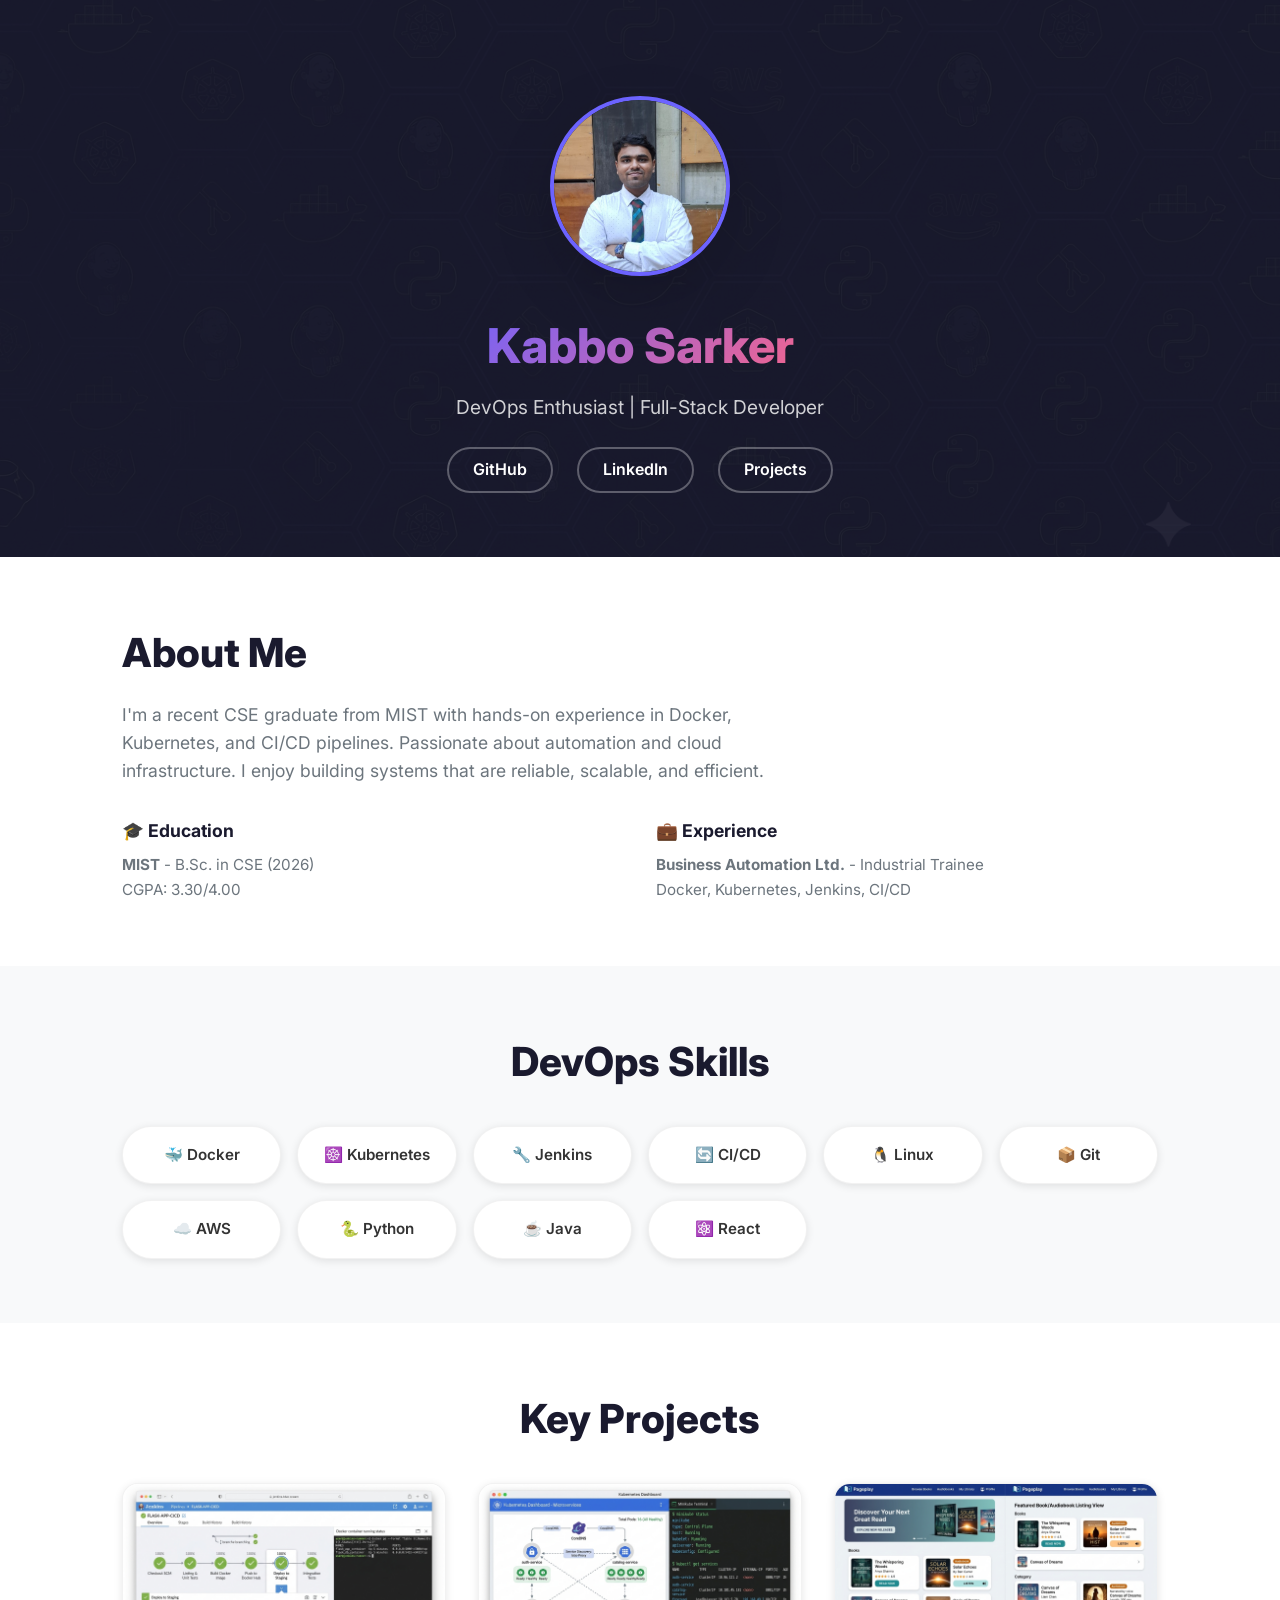
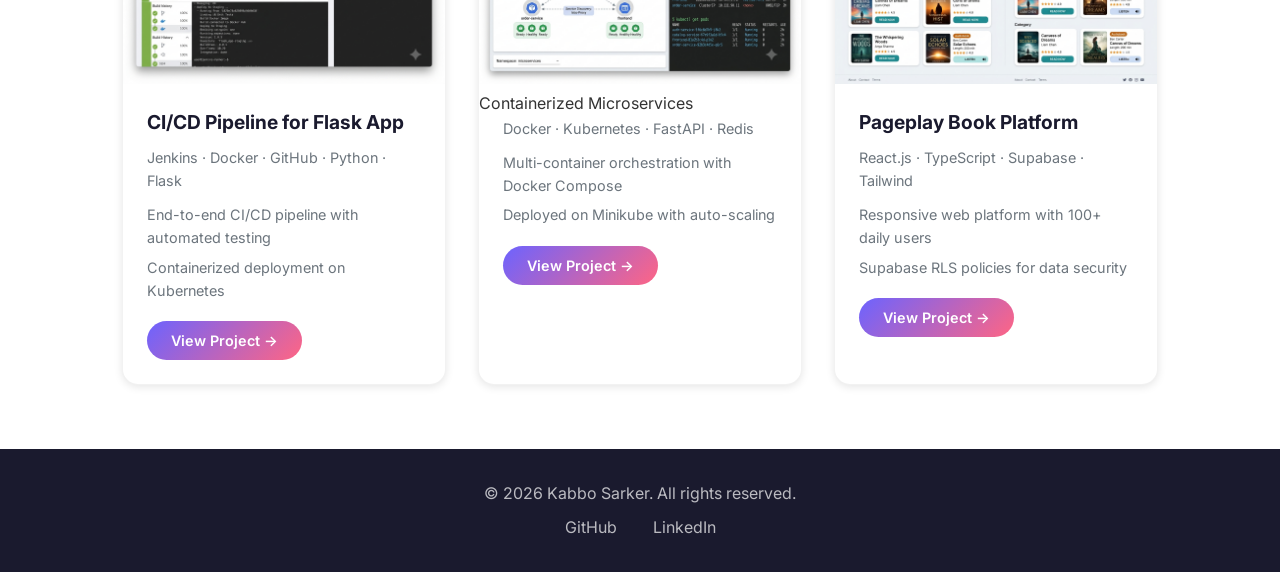
==== site2/src/index.html @ 313dec17 "Technical Assessment Task 1: Initial commit with project structure and configuration files." ====
<!DOCTYPE html>
<html lang="en">
<head>
    <meta charset="UTF-8" />
    <meta name="viewport" content="width=device-width, initial-scale=1.0"/>
    <title>Kabbo Sarker - DevOps Enthusiast</title>
    <meta name="description" content="Kabbo Sarker - DevOps Enthusiast, CSE Graduate, Docker, Kubernetes, CI/CD">
    
    <!-- Favicon -->
    <link rel="icon" type="image/png" href="assets/images/favicon.png">
    
    <!-- Styles -->
    <link rel="stylesheet" href="css/style.css">
    
    <!-- Google Fonts -->
    <link rel="preconnect" href="https://fonts.googleapis.com">
    <link href="https://fonts.googleapis.com/css2?family=Inter:wght@300;400;600;700;800&display=swap" rel="stylesheet">
</head>
<body>

    <!-- ===================== HEADER ===================== -->
    <header class="header" style="background-image: url('assets/images/tech-stack-bg.png');">
        <div class="header-overlay"></div>
        <div class="container header-content">
            <img src="assets/images/profile-pic.png" alt="Kabbo Sarker" class="profile-pic">
            <h1>Kabbo Sarker</h1>
            <p class="subtitle">DevOps Enthusiast | Full-Stack Developer</p>
            <div class="header-links">
                <a href="https://github.com/kupiMZS" target="_blank">GitHub</a>
                <a href="https://linkedin.com/in/kabbo-sarker-9a3aa6384" target="_blank">LinkedIn</a>
                <a href="#projects">Projects</a>
            </div>
        </div>
    </header>

    <!-- ===================== ABOUT SECTION ===================== -->
    <section class="about-section">
        <div class="container">
            <h2>About Me</h2>
            <p>
                I'm a recent CSE graduate from MIST with hands-on experience in 
                Docker, Kubernetes, and CI/CD pipelines. Passionate about automation 
                and cloud infrastructure. I enjoy building systems that are reliable, 
                scalable, and efficient.
            </p>
            <div class="about-grid">
                <div>
                    <h3>🎓 Education</h3>
                    <p><strong>MIST</strong> - B.Sc. in CSE (2026) <br> CGPA: 3.30/4.00</p>
                </div>
                <div>
                    <h3>💼 Experience</h3>
                    <p><strong>Business Automation Ltd.</strong> - Industrial Trainee <br> Docker, Kubernetes, Jenkins, CI/CD</p>
                </div>
            </div>
        </div>
    </section>

    <!-- ===================== SKILLS SECTION ===================== -->
    <section class="skills-section">
        <div class="container">
            <h2>DevOps Skills</h2>
            <div class="skill-grid">
                <div class="skill">🐳 Docker</div>
                <div class="skill">☸️ Kubernetes</div>
                <div class="skill">🔧 Jenkins</div>
                <div class="skill">🔄 CI/CD</div>
                <div class="skill">🐧 Linux</div>
                <div class="skill">📦 Git</div>
                <div class="skill">☁️ AWS</div>
                <div class="skill">🐍 Python</div>
                <div class="skill">☕ Java</div>
                <div class="skill">⚛️ React</div>
            </div>
        </div>
    </section>

    <!-- ===================== PROJECTS SECTION ===================== -->
    <section id="projects" class="projects-section">
        <div class="container">
            <h2>Key Projects</h2>
            <div class="projects-grid">
                <div class="project-card">
                    <img src="assets/images/project1.png" alt="CI/CD Pipeline">
                    <h3>CI/CD Pipeline for Flask App</h3>
                    <p>Jenkins · Docker · GitHub · Python · Flask</p>
                    <ul>
                        <li>End-to-end CI/CD pipeline with automated testing</li>
                        <li>Containerized deployment on Kubernetes</li>
                    </ul>
                    <a href="#" class="btn-project">View Project →</a>
                </div>
                <div class="project-card">
                    <img src="assets/images/project2.png" alt="Microservices">
                    <h3# DevOps Technical Assessment - TechAssTask

## 📋 Project Overview

This project demonstrates a containerized deployment of two static websites using:

- **Docker** - Containerizes each website
- **Docker Compose** - Manages multi-container setup
- **Nginx** - Acts as a reverse proxy
- **GitHub Actions** - Automates CI/CD pipeline
- **Linux** - Host server environment

## 🏗️ Architecture
>Containerized Microservices</h3>
                    <p>Docker · Kubernetes · FastAPI · Redis</p>
                    <ul>
                        <li>Multi-container orchestration with Docker Compose</li>
                        <li>Deployed on Minikube with auto-scaling</li>
                    </ul>
                    <a href="#" class="btn-project">View Project →</a>
                </div>
                <div class="project-card">
                    <img src="assets/images/project3.png" alt="Pageplay">
                    <h3>Pageplay Book Platform</h3>
                    <p>React.js · TypeScript · Supabase · Tailwind</p>
                    <ul>
                        <li>Responsive web platform with 100+ daily users</li>
                        <li>Supabase RLS policies for data security</li>
                    </ul>
                    <a href="#" class="btn-project">View Project →</a>
                </div>
            </div>
        </div>
    </section>

    <!-- ===================== FOOTER ===================== -->
    <footer class="footer">
        <div class="container">
            <p>&copy; 2026 Kabbo Sarker. All rights reserved.</p>
            <div class="social">
                <a href="https://github.com/kupiMZS" target="_blank">GitHub</a>
                <a href="https://linkedin.com/in/kabbo-sarker-9a3aa6384" target="_blank">LinkedIn</a>
            </div>
        </div>
    </footer>

    <script src="js/script.js"></script>
</body>
</html>
---- site2/src/css/style.css ----
/* ============================================
   CSS VARIABLES & RESET
   ============================================ */
:root {
    --primary: #6C63FF;
    --secondary: #FF6584;
    --dark: #1A1A2E;
    --dark-light: #16213E;
    --light: #F8F9FA;
    --gray: #6C757D;
    --text: #333;
    --gradient: linear-gradient(135deg, #6C63FF, #FF6584);
    --shadow-sm: 0 2px 8px rgba(0,0,0,0.1);
    --shadow-md: 0 8px 30px rgba(0,0,0,0.12);
    --shadow-lg: 0 20px 60px rgba(0,0,0,0.15);
    --radius: 16px;
    --transition: all 0.3s cubic-bezier(0.4, 0, 0.2, 1);
}

* {
    margin: 0;
    padding: 0;
    box-sizing: border-box;
}

html {
    scroll-behavior: smooth;
}

body {
    font-family: 'Inter', -apple-system, BlinkMacSystemFont, 'Segoe UI', Roboto, sans-serif;
    line-height: 1.6;
    color: var(--text);
    background: #f5f6fa;
}

.container {
    max-width: 1100px;
    margin: 0 auto;
    padding: 0 2rem;
}

/* ============================================
   HEADER
   ============================================ */
.header {
    background-size: cover;
    background-position: center;
    color: #fff;
    padding: 6rem 0 4rem;
    text-align: center;
    position: relative;
    min-height: 60vh;
    display: flex;
    align-items: center;
}

.header-overlay {
    position: absolute;
    top: 0;
    left: 0;
    right: 0;
    bottom: 0;
    background: rgba(26, 26, 46, 0.85);
    z-index: 1;
}

.header-content {
    position: relative;
    z-index: 2;
}

.profile-pic {
    width: 180px;
    height: 180px;
    border-radius: 50%;
    border: 4px solid var(--primary);
    margin-bottom: 1.5rem;
    object-fit: cover;
    box-shadow: var(--shadow-lg);
}

.header h1 {
    font-size: 3rem;
    font-weight: 800;
    margin-bottom: 0.5rem;
    background: var(--gradient);
    -webkit-background-clip: text;
    -webkit-text-fill-color: transparent;
}

.header .subtitle {
    font-size: 1.2rem;
    color: rgba(255,255,255,0.8);
    margin-bottom: 1.5rem;
}

.header-links {
    display: flex;
    justify-content: center;
    gap: 1.5rem;
}

.header-links a {
    color: #fff;
    text-decoration: none;
    font-weight: 600;
    padding: 0.5rem 1.5rem;
    border: 2px solid rgba(255,255,255,0.3);
    border-radius: 50px;
    transition: var(--transition);
}

.header-links a:hover {
    background: var(--primary);
    border-color: var(--primary);
    transform: translateY(-2px);
}

/* ============================================
   ABOUT SECTION
   ============================================ */
.about-section {
    padding: 4rem 0;
    background: #fff;
}

.about-section h2 {
    font-size: 2.5rem;
    font-weight: 800;
    margin-bottom: 1rem;
    color: var(--dark);
}

.about-section > .container > p {
    color: var(--gray);
    font-size: 1.1rem;
    max-width: 700px;
    margin-bottom: 2rem;
}

.about-grid {
    display: grid;
    grid-template-columns: 1fr 1fr;
    gap: 2rem;
}

.about-grid h3 {
    font-size: 1.1rem;
    color: var(--dark);
    margin-bottom: 0.5rem;
}

.about-grid p {
    color: var(--gray);
    font-size: 0.95rem;
}

/* ============================================
   SKILLS SECTION
   ============================================ */
.skills-section {
    padding: 4rem 0;
    background: var(--light);
}

.skills-section h2 {
    font-size: 2.5rem;
    font-weight: 800;
    margin-bottom: 2rem;
    color: var(--dark);
    text-align: center;
}

.skill-grid {
    display: grid;
    grid-template-columns: repeat(auto-fit, minmax(140px, 1fr));
    gap: 1rem;
}

.skill {
    background: #fff;
    padding: 1rem 1.5rem;
    text-align: center;
    border-radius: 50px;
    font-weight: 600;
    font-size: 0.95rem;
    box-shadow: var(--shadow-sm);
    transition: var(--transition);
    border: 1px solid rgba(0,0,0,0.05);
}

.skill:hover {
    transform: scale(1.05);
    box-shadow: var(--shadow-md);
    border-color: var(--primary);
}

/* ============================================
   PROJECTS SECTION
   ============================================ */
.projects-section {
    padding: 4rem 0;
    background: #fff;
}

.projects-section h2 {
    font-size: 2.5rem;
    font-weight: 800;
    margin-bottom: 2rem;
    color: var(--dark);
    text-align: center;
}

.projects-grid {
    display: grid;
    grid-template-columns: repeat(auto-fit, minmax(280px, 1fr));
    gap: 2rem;
}

.project-card {
    background: #fff;
    border-radius: var(--radius);
    box-shadow: var(--shadow-sm);
    overflow: hidden;
    transition: var(--transition);
    border: 1px solid rgba(0,0,0,0.05);
}

.project-card:hover {
    transform: translateY(-8px);
    box-shadow: var(--shadow-lg);
}

.project-card img {
    width: 100%;
    height: 200px;
    object-fit: cover;
}

.project-card h3 {
    font-size: 1.2rem;
    padding: 1rem 1.5rem 0.5rem;
    color: var(--dark);
}

.project-card p {
    color: var(--gray);
    font-size: 0.9rem;
    padding: 0 1.5rem 0.5rem;
}

.project-card ul {
    padding: 0 1.5rem 1rem;
    list-style: none;
    font-size: 0.9rem;
    color: var(--gray);
}

.project-card ul li {
    padding: 0.2rem 0;
}

.btn-project {
    display: inline-block;
    margin: 0 1.5rem 1.5rem;
    padding: 0.5rem 1.5rem;
    background: var(--gradient);
    color: #fff;
    border-radius: 50px;
    text-decoration: none;
    font-weight: 600;
    font-size: 0.9rem;
    transition: var(--transition);
}

.btn-project:hover {
    transform: scale(1.05);
    box-shadow: var(--shadow-md);
}

/* ============================================
   FOOTER
   ============================================ */
.footer {
    background: var(--dark);
    color: rgba(255,255,255,0.7);
    padding: 2rem 0;
    text-align: center;
}

.footer .social {
    margin-top: 0.5rem;
}

.footer .social a {
    color: rgba(255,255,255,0.7);
    text-decoration: none;
    margin: 0 1rem;
    transition: var(--transition);
}

.footer .social a:hover {
    color: #fff;
}

/* ============================================
   RESPONSIVE
   ============================================ */
@media (max-width: 768px) {
    .header h1 {
        font-size: 2.2rem;
    }
    
    .about-grid {
        grid-template-columns: 1fr;
    }
    
    .projects-grid {
        grid-template-columns: 1fr;
    }
    
    .skill-grid {
        grid-template-columns: repeat(2, 1fr);
    }
}
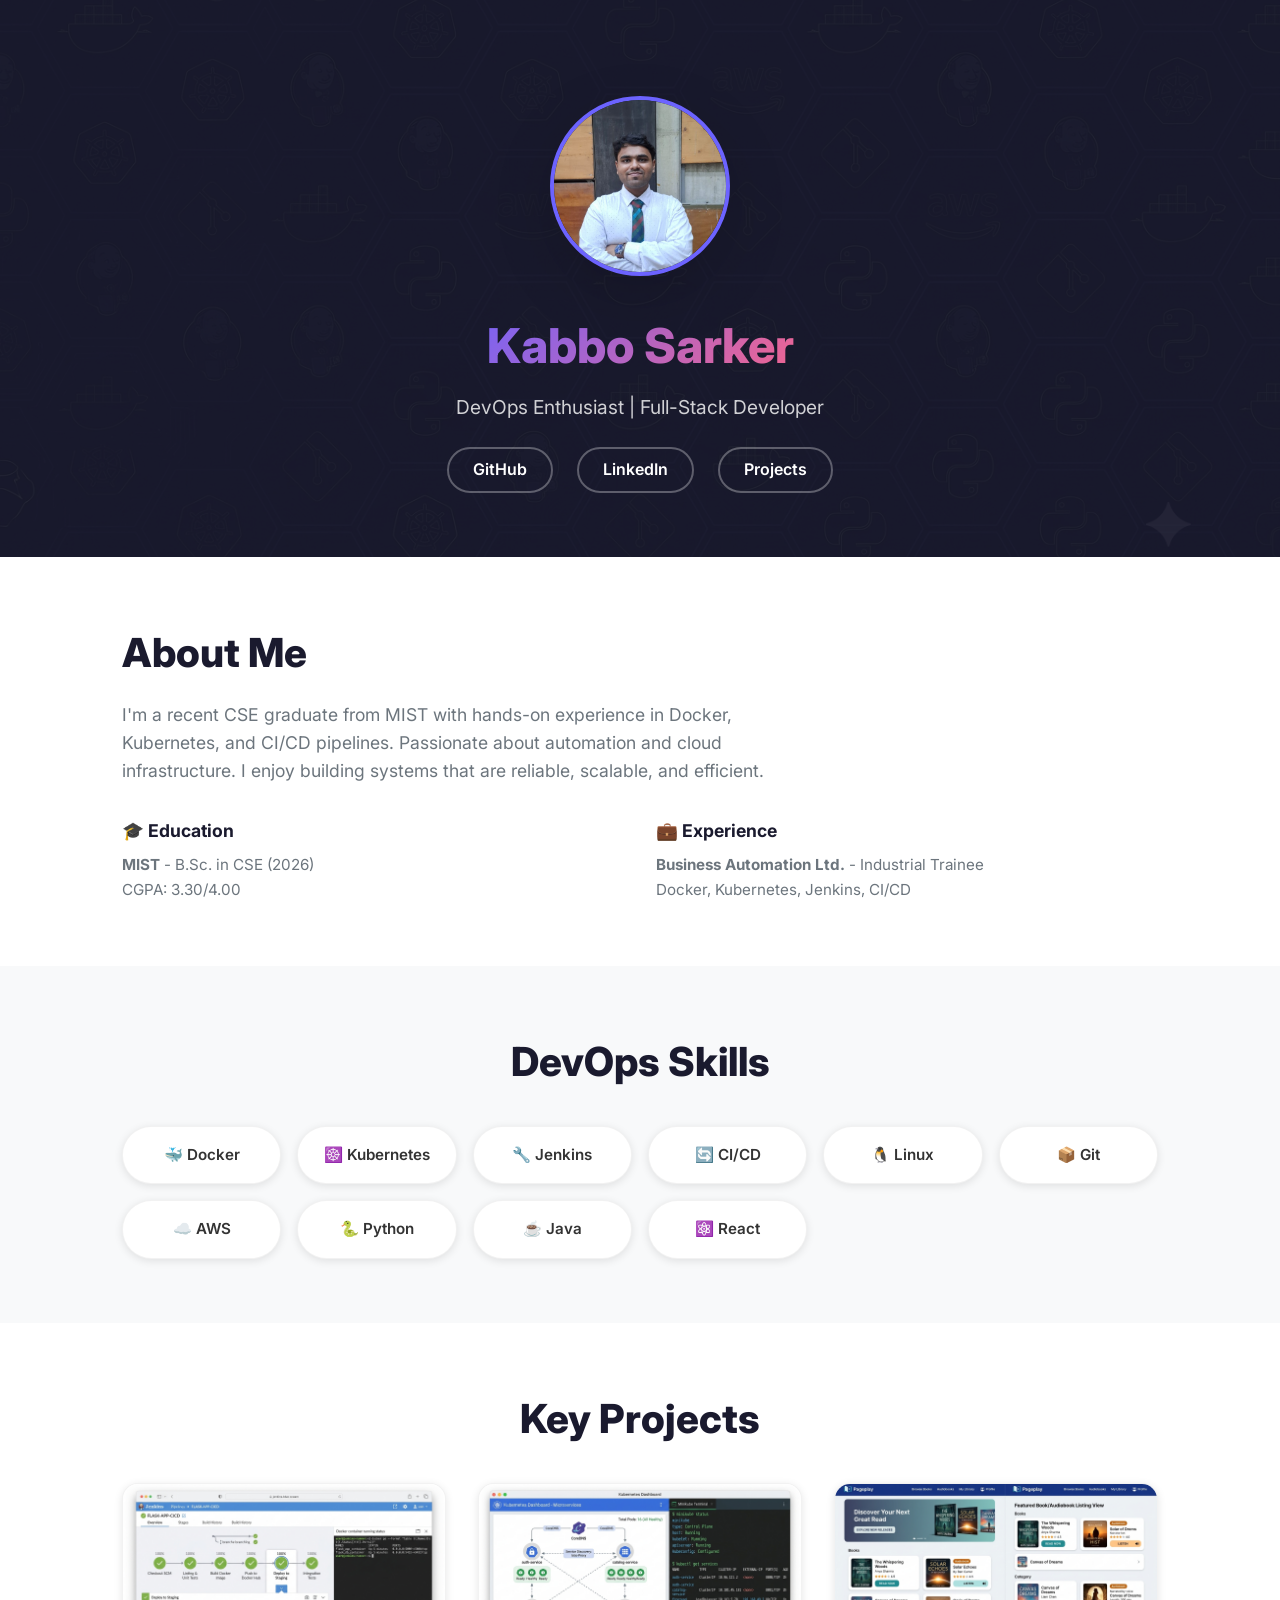
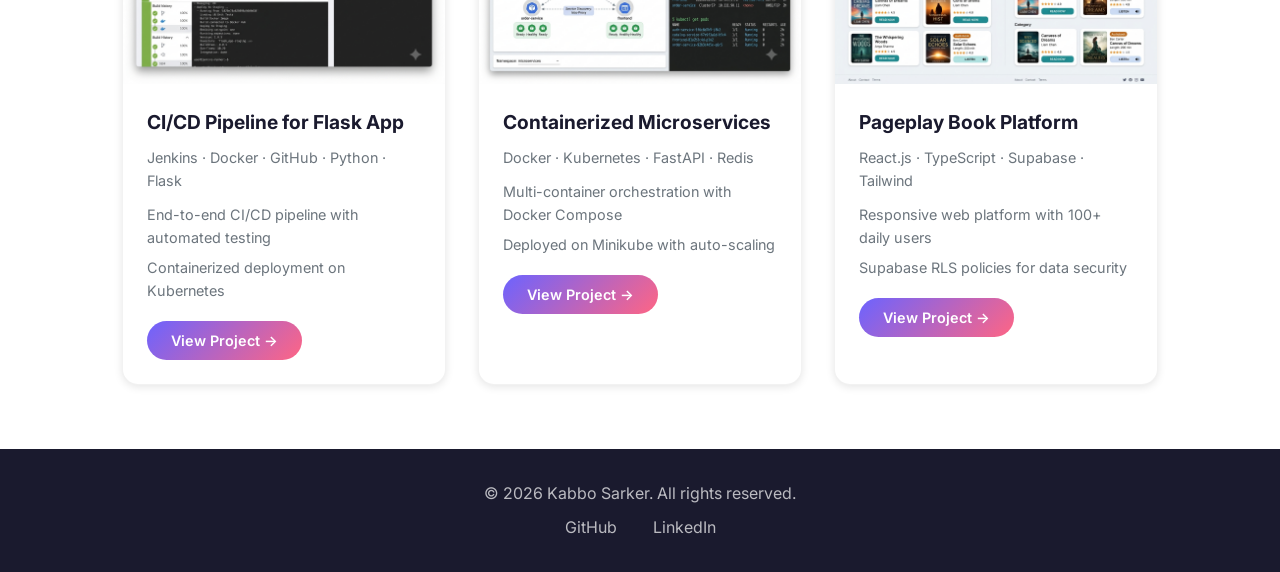
==== commit 8f070fba: "correction" ====
--- a/site2/src/index.html
+++ b/site2/src/index.html
@@ -92,20 +92,7 @@
                 </div>
                 <div class="project-card">
                     <img src="assets/images/project2.png" alt="Microservices">
-                    <h3# DevOps Technical Assessment - TechAssTask
-
-## 📋 Project Overview
-
-This project demonstrates a containerized deployment of two static websites using:
-
-- **Docker** - Containerizes each website
-- **Docker Compose** - Manages multi-container setup
-- **Nginx** - Acts as a reverse proxy
-- **GitHub Actions** - Automates CI/CD pipeline
-- **Linux** - Host server environment
-
-## 🏗️ Architecture
->Containerized Microservices</h3>
+                    <h3>Containerized Microservices</h3>
                     <p>Docker · Kubernetes · FastAPI · Redis</p>
                     <ul>
                         <li>Multi-container orchestration with Docker Compose</li>
